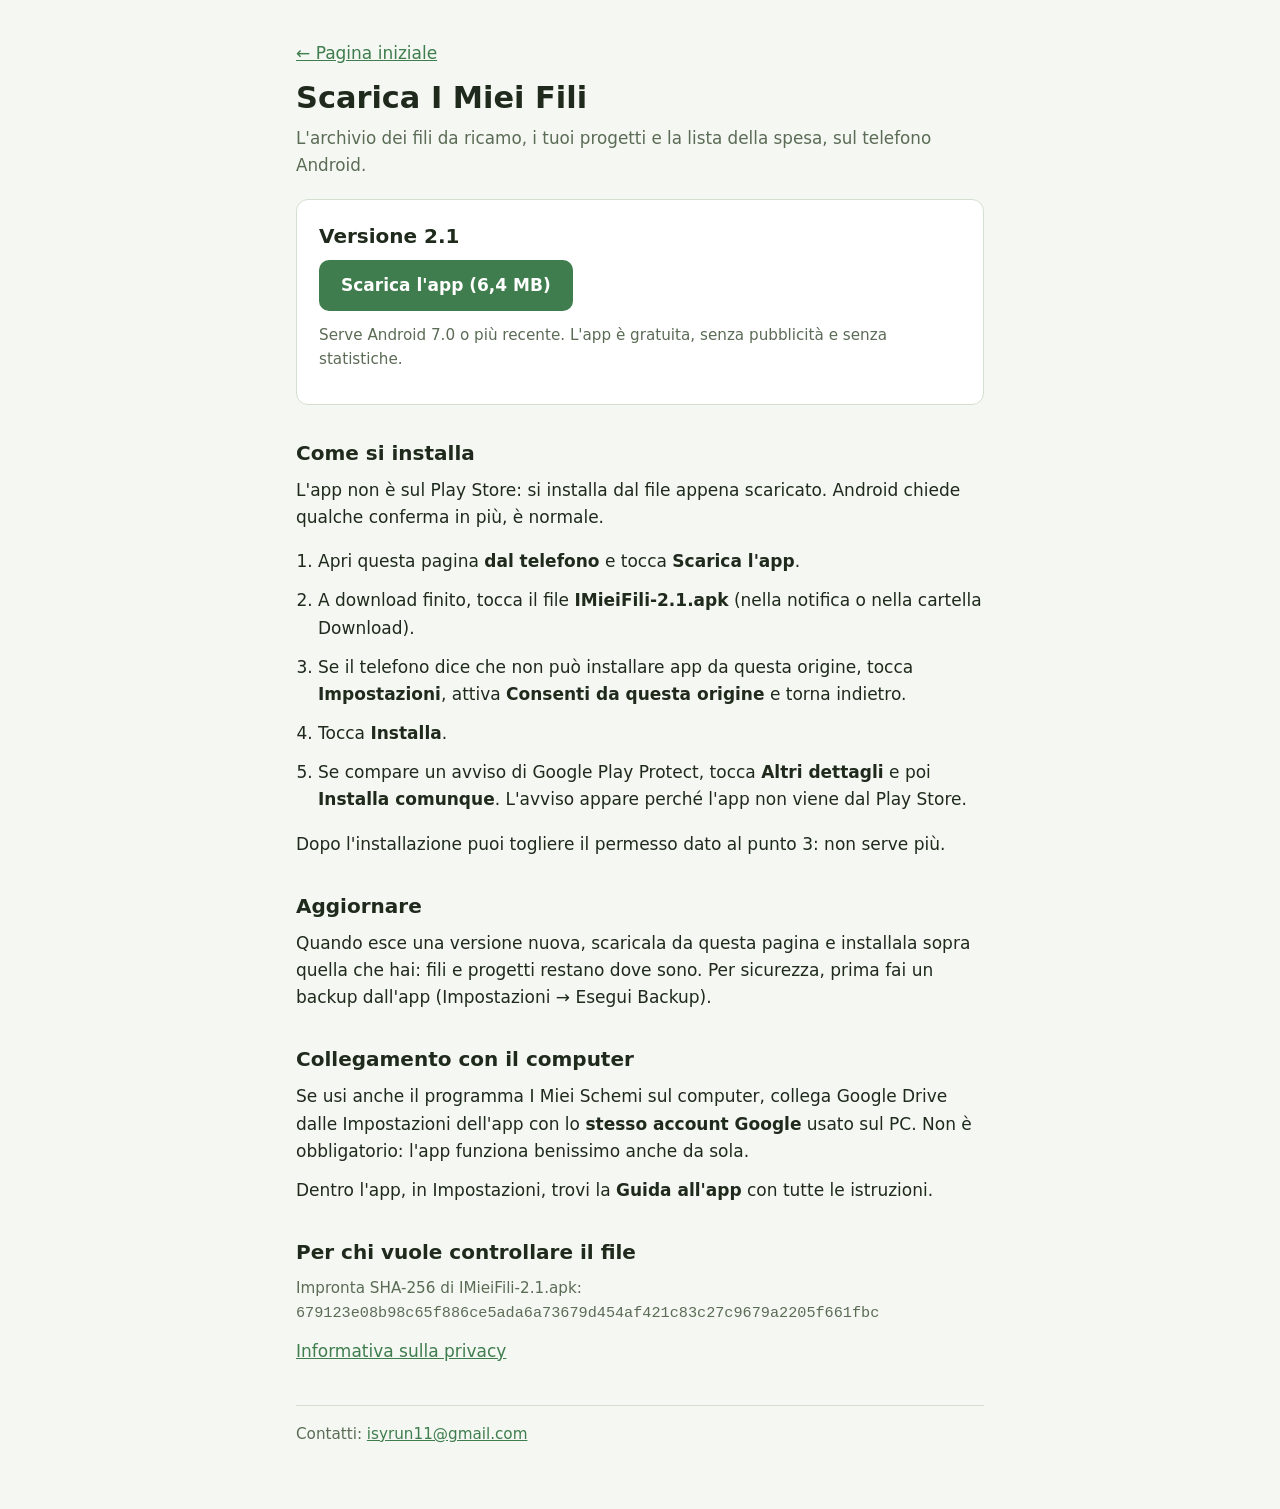
==== scarica.html @ ba948ee4 "Pagina di download di I Miei Fili 2.1 Nuova pagina scarica.html (pulsante di download dalla Release " ====
<!doctype html>
<html lang="it">
<head>
  <meta charset="utf-8">
  <meta name="viewport" content="width=device-width, initial-scale=1">
  <title>Scarica I Miei Fili</title>
  <meta name="description" content="Scarica e installa I Miei Fili, l'archivio dei fili da ricamo per Android.">
  <link rel="stylesheet" href="style.css">
</head>
<body>
<main>
  <p><a href="index.html">← Pagina iniziale</a></p>
  <h1>Scarica I Miei Fili</h1>
  <p class="lead">L'archivio dei fili da ricamo, i tuoi progetti e la lista della spesa, sul telefono Android.</p>

  <div class="card">
    <h2>Versione 2.1</h2>
    <p><a class="button" href="https://github.com/IsyRun/IsyRun.github.io/releases/download/fili-v2.1/IMieiFili-2.1.apk">Scarica l'app (6,4 MB)</a></p>
    <p class="small">Serve Android 7.0 o più recente. L'app è gratuita, senza pubblicità e senza statistiche.</p>
  </div>

  <h2>Come si installa</h2>
  <p>L'app non è sul Play Store: si installa dal file appena scaricato. Android chiede qualche conferma in più, è normale.</p>
  <ol>
    <li>Apri questa pagina <strong>dal telefono</strong> e tocca <strong>Scarica l'app</strong>.</li>
    <li>A download finito, tocca il file <strong>IMieiFili-2.1.apk</strong> (nella notifica o nella cartella Download).</li>
    <li>Se il telefono dice che non può installare app da questa origine, tocca <strong>Impostazioni</strong>,
      attiva <strong>Consenti da questa origine</strong> e torna indietro.</li>
    <li>Tocca <strong>Installa</strong>.</li>
    <li>Se compare un avviso di Google Play Protect, tocca <strong>Altri dettagli</strong> e poi
      <strong>Installa comunque</strong>. L'avviso appare perché l'app non viene dal Play Store.</li>
  </ol>
  <p>Dopo l'installazione puoi togliere il permesso dato al punto 3: non serve più.</p>

  <h2>Aggiornare</h2>
  <p>Quando esce una versione nuova, scaricala da questa pagina e installala sopra quella che hai:
    fili e progetti restano dove sono. Per sicurezza, prima fai un backup dall'app
    (Impostazioni → Esegui Backup).</p>

  <h2>Collegamento con il computer</h2>
  <p>Se usi anche il programma I Miei Schemi sul computer, collega Google Drive dalle Impostazioni dell'app
    con lo <strong>stesso account Google</strong> usato sul PC. Non è obbligatorio: l'app funziona benissimo anche da sola.</p>
  <p>Dentro l'app, in Impostazioni, trovi la <strong>Guida all'app</strong> con tutte le istruzioni.</p>

  <h2>Per chi vuole controllare il file</h2>
  <p class="small">Impronta SHA-256 di IMieiFili-2.1.apk:<br>
    <code class="hash">679123e08b98c65f886ce5ada6a73679d454af421c83c27c9679a2205f661fbc</code></p>

  <p><a href="privacy.html">Informativa sulla privacy</a></p>

  <footer>Contatti: <a href="mailto:isyrun11@gmail.com">isyrun11@gmail.com</a></footer>
</main>
</body>
</html>
---- style.css ----
:root {
  --bg: #F4F7F2;
  --card: #FFFFFF;
  --text: #1F2A1C;
  --muted: #5B6B56;
  --accent: #3F7D4E;
  --line: #D5DFCF;
}
@media (prefers-color-scheme: dark) {
  :root {
    --bg: #1C211E;
    --card: #252B27;
    --text: #E4EAE5;
    --muted: #A9B5AD;
    --accent: #7CC08F;
    --line: #3B453F;
  }
}
* { box-sizing: border-box; }
body {
  margin: 0;
  background: var(--bg);
  color: var(--text);
  font: 17px/1.6 "Segoe UI", system-ui, -apple-system, Roboto, sans-serif;
}
main {
  max-width: 720px;
  margin: 0 auto;
  padding: 40px 16px 64px;
}
h1 { font-size: 1.9rem; line-height: 1.25; margin: 0 0 8px; }
h2 { font-size: 1.25rem; margin: 32px 0 8px; }
p, li { margin: 0 0 12px; }
ul { padding-left: 22px; }
a { color: var(--accent); }
.lead { color: var(--muted); font-size: 1.05rem; }
.card {
  background: var(--card);
  border: 1px solid var(--line);
  border-radius: 12px;
  padding: 20px 22px;
  margin: 20px 0;
}
.card h2 { margin-top: 0; }
footer {
  margin-top: 40px;
  padding-top: 16px;
  border-top: 1px solid var(--line);
  color: var(--muted);
  font-size: 0.95rem;
}
ol { padding-left: 22px; }
.button {
  display: inline-block;
  background: var(--accent);
  color: var(--card);
  text-decoration: none;
  font-weight: 600;
  padding: 12px 22px;
  border-radius: 10px;
}
.button:hover { filter: brightness(1.08); }
.small { color: var(--muted); font-size: 0.95rem; }
.hash { word-break: break-all; }
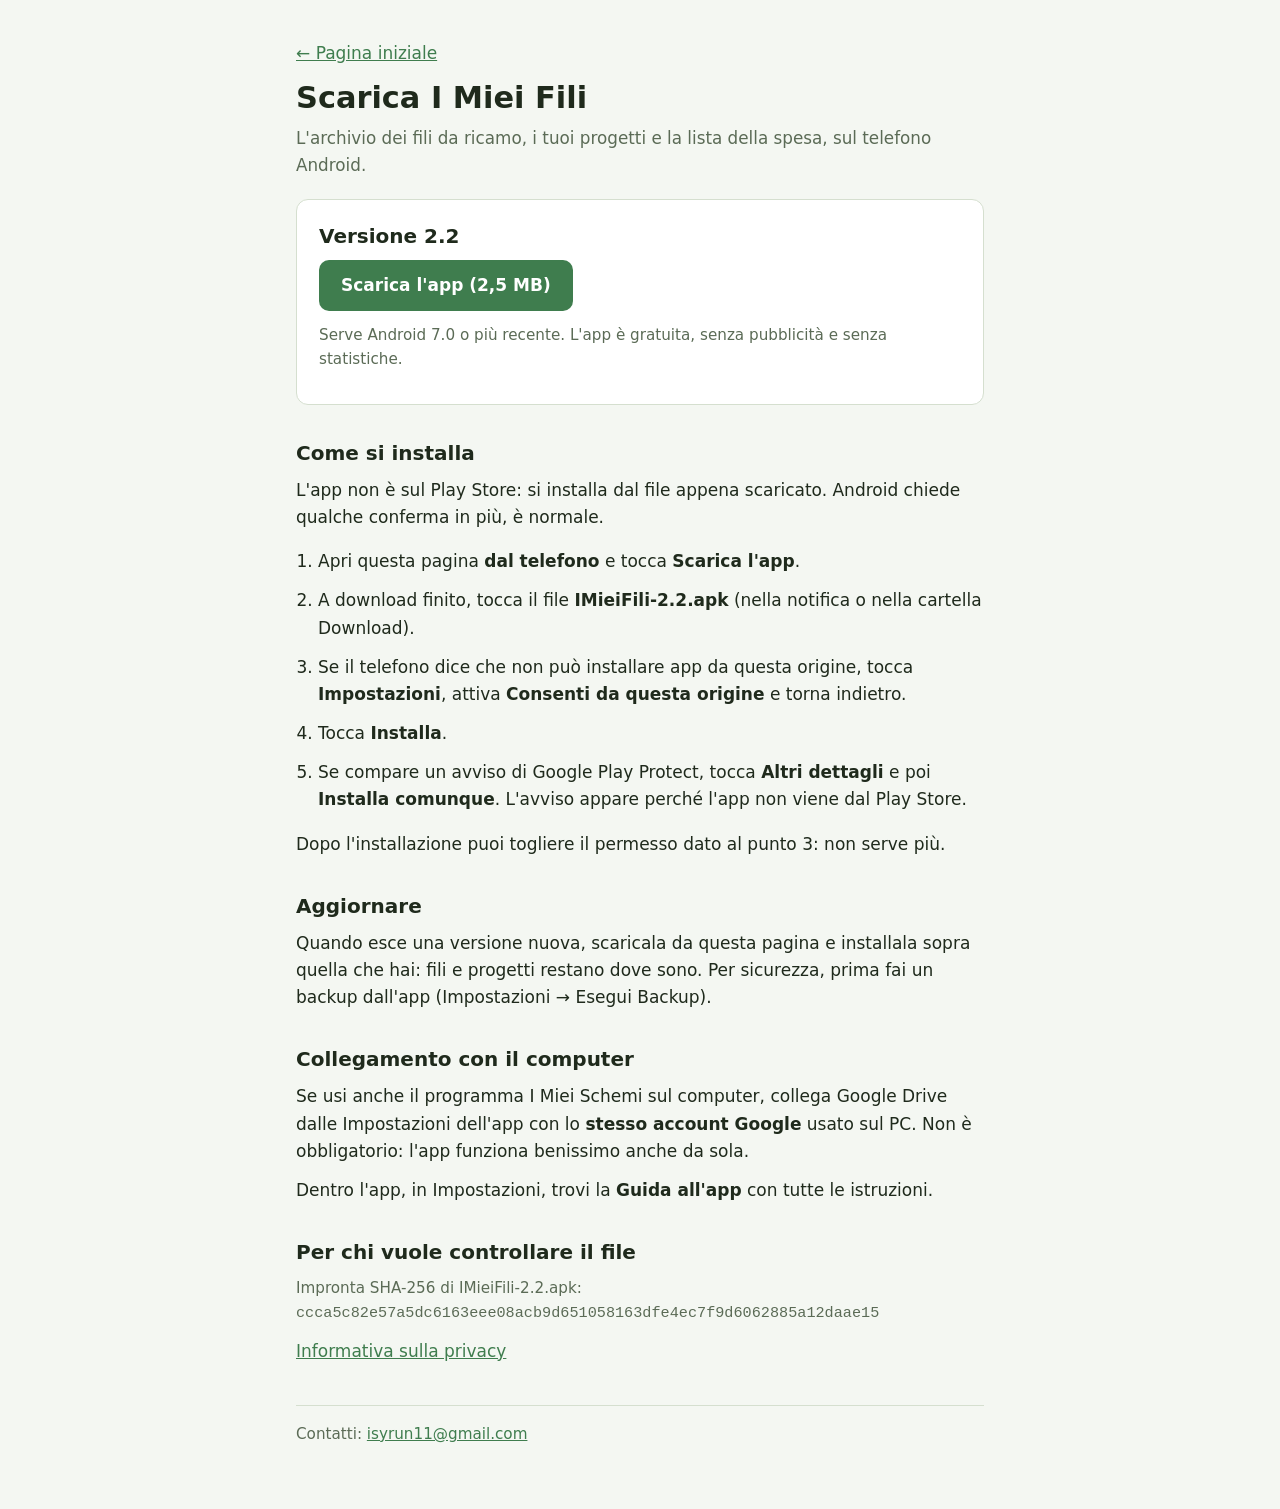
==== commit c6a809ea: "Pagina di download: I Miei Fili 2.2 Co-Authored-By: Claude Opus 5.5 <noreply@anthropic.com>" ====
--- a/scarica.html
+++ b/scarica.html
@@ -14,8 +14,8 @@
   <p class="lead">L'archivio dei fili da ricamo, i tuoi progetti e la lista della spesa, sul telefono Android.</p>
 
   <div class="card">
-    <h2>Versione 2.1</h2>
-    <p><a class="button" href="https://github.com/IsyRun/IsyRun.github.io/releases/download/fili-v2.1/IMieiFili-2.1.apk">Scarica l'app (6,4 MB)</a></p>
+    <h2>Versione 2.2</h2>
+    <p><a class="button" href="https://github.com/IsyRun/IsyRun.github.io/releases/download/fili-v2.2/IMieiFili-2.2.apk">Scarica l'app (2,5 MB)</a></p>
     <p class="small">Serve Android 7.0 o più recente. L'app è gratuita, senza pubblicità e senza statistiche.</p>
   </div>
 
@@ -23,7 +23,7 @@
   <p>L'app non è sul Play Store: si installa dal file appena scaricato. Android chiede qualche conferma in più, è normale.</p>
   <ol>
     <li>Apri questa pagina <strong>dal telefono</strong> e tocca <strong>Scarica l'app</strong>.</li>
-    <li>A download finito, tocca il file <strong>IMieiFili-2.1.apk</strong> (nella notifica o nella cartella Download).</li>
+    <li>A download finito, tocca il file <strong>IMieiFili-2.2.apk</strong> (nella notifica o nella cartella Download).</li>
     <li>Se il telefono dice che non può installare app da questa origine, tocca <strong>Impostazioni</strong>,
       attiva <strong>Consenti da questa origine</strong> e torna indietro.</li>
     <li>Tocca <strong>Installa</strong>.</li>
@@ -43,8 +43,8 @@
   <p>Dentro l'app, in Impostazioni, trovi la <strong>Guida all'app</strong> con tutte le istruzioni.</p>
 
   <h2>Per chi vuole controllare il file</h2>
-  <p class="small">Impronta SHA-256 di IMieiFili-2.1.apk:<br>
-    <code class="hash">679123e08b98c65f886ce5ada6a73679d454af421c83c27c9679a2205f661fbc</code></p>
+  <p class="small">Impronta SHA-256 di IMieiFili-2.2.apk:<br>
+    <code class="hash">ccca5c82e57a5dc6163eee08acb9d651058163dfe4ec7f9d6062885a12daae15</code></p>
 
   <p><a href="privacy.html">Informativa sulla privacy</a></p>
 
